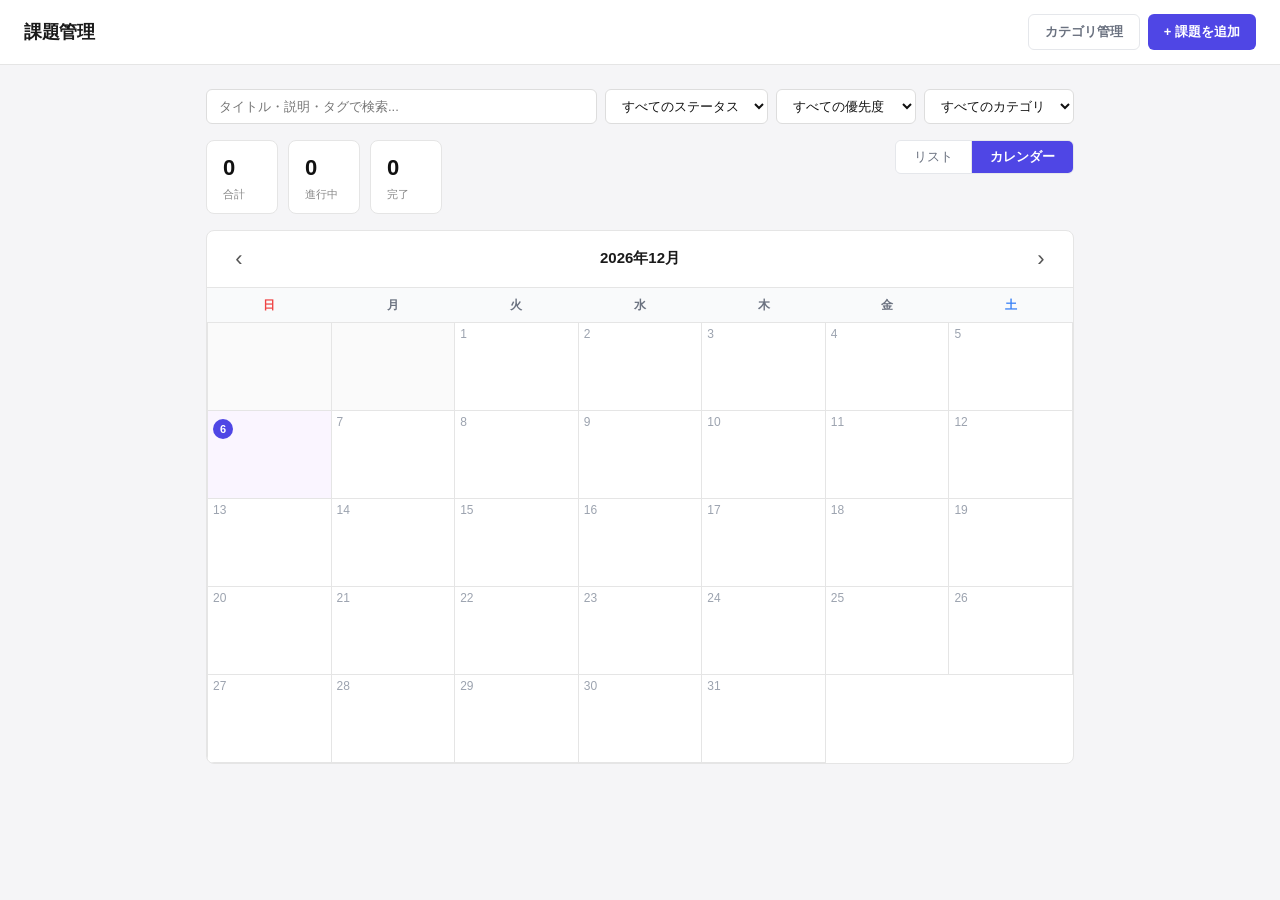
==== index.html @ 07d23581 "フロントエンドファイルをルートに移動（GitHub Pages対応） - frontend/ フォルダを廃止し、index.html / style.css / app.js をルートへ移動 - Gi" ====
<!DOCTYPE html>
<html lang="ja">
<head>
  <meta charset="UTF-8">
  <meta name="viewport" content="width=device-width, initial-scale=1.0">
  <title>課題管理</title>
  <link rel="stylesheet" href="style.css">
</head>
<body>
  <div class="app">
    <header class="header">
      <h1 class="header-title">課題管理</h1>
      <div class="header-actions">
        <button class="btn btn-ghost" id="manageCategoriesBtn">カテゴリ管理</button>
        <button class="btn btn-primary" id="addTaskBtn">+ 課題を追加</button>
      </div>
    </header>

    <main class="main">
      <div class="filters">
        <input type="text" class="filter-search" id="searchInput" placeholder="タイトル・説明・タグで検索...">
        <select class="filter-select" id="statusFilter">
          <option value="all">すべてのステータス</option>
          <option value="todo">未着手</option>
          <option value="in-progress">進行中</option>
          <option value="done">完了</option>
        </select>
        <select class="filter-select" id="priorityFilter">
          <option value="all">すべての優先度</option>
          <option value="high">高</option>
          <option value="medium">中</option>
          <option value="low">低</option>
        </select>
        <select class="filter-select" id="categoryFilter">
          <option value="all">すべてのカテゴリ</option>
        </select>
      </div>

      <div class="toolbar">
        <div class="stats" id="stats"></div>
        <div class="view-toggle">
          <button class="view-btn active" id="listViewBtn">リスト</button>
          <button class="view-btn" id="calendarViewBtn">カレンダー</button>
        </div>
      </div>

      <!-- リスト表示 -->
      <div class="task-list" id="taskList"></div>

      <!-- カレンダー表示 -->
      <div class="calendar-section" id="calendarSection" style="display:none;">
        <div class="calendar-header">
          <button class="icon-btn cal-nav-btn" id="calPrevBtn">&#8249;</button>
          <span class="calendar-month-label" id="calendarMonthLabel"></span>
          <button class="icon-btn cal-nav-btn" id="calNextBtn">&#8250;</button>
        </div>
        <div class="calendar-dow">
          <span>日</span><span>月</span><span>火</span>
          <span>水</span><span>木</span><span>金</span><span>土</span>
        </div>
        <div class="calendar-grid" id="calendarGrid"></div>
      </div>
    </main>
  </div>

  <!-- 課題追加/編集モーダル -->
  <div class="modal-overlay" id="modalOverlay">
    <div class="modal">
      <div class="modal-header">
        <h2 class="modal-title" id="modalTitle">課題を追加</h2>
        <button class="modal-close" id="modalClose">&times;</button>
      </div>
      <form class="modal-form" id="taskForm">
        <div class="form-group">
          <label class="form-label">タイトル <span class="required">*</span></label>
          <input type="text" class="form-input" id="taskTitle" required placeholder="課題のタイトルを入力">
        </div>
        <div class="form-group">
          <label class="form-label">説明</label>
          <textarea class="form-textarea" id="taskDescription" placeholder="詳細を入力..." rows="3"></textarea>
        </div>
        <div class="form-row">
          <div class="form-group">
            <label class="form-label">優先度</label>
            <select class="form-input" id="taskPriority">
              <option value="high">高</option>
              <option value="medium" selected>中</option>
              <option value="low">低</option>
            </select>
          </div>
          <div class="form-group">
            <label class="form-label">ステータス</label>
            <select class="form-input" id="taskStatus">
              <option value="todo">未着手</option>
              <option value="in-progress">進行中</option>
              <option value="done">完了</option>
            </select>
          </div>
        </div>
        <div class="form-row">
          <div class="form-group">
            <label class="form-label">期限</label>
            <input type="date" class="form-input" id="taskDueDate">
          </div>
          <div class="form-group">
            <label class="form-label">カテゴリ</label>
            <select class="form-input" id="taskCategory">
              <option value="">なし</option>
            </select>
          </div>
        </div>
        <div class="form-group">
          <label class="form-label">タグ <span class="form-hint">（カンマ区切り）</span></label>
          <input type="text" class="form-input" id="taskTags" placeholder="例: urgent, frontend, bug">
        </div>
        <div class="form-group">
          <label class="recurring-label">
            <input type="checkbox" id="taskRecurring"> 繰り返しタスク
          </label>
        </div>
        <div id="recurrenceOptions" class="recurrence-options">
          <div class="form-row">
            <div class="form-group" style="margin-bottom:0;">
              <label class="form-label">種類</label>
              <select class="form-input" id="taskRecurrenceType">
                <option value="daily">毎日</option>
                <option value="weekly" selected>毎週</option>
                <option value="monthly">毎月</option>
              </select>
            </div>
            <div class="form-group" style="margin-bottom:0;">
              <label class="form-label">間隔 <span class="form-hint">（週・日・月）</span></label>
              <input type="number" class="form-input" id="taskRecurrenceInterval" value="1" min="1" max="99">
            </div>
            <div class="form-group" style="margin-bottom:0;">
              <label class="form-label">繰り返し回数</label>
              <input type="number" class="form-input" id="taskRecurrenceCount" value="1" min="1" max="52">
            </div>
          </div>
        </div>
        <div class="modal-actions">
          <button type="button" class="btn btn-secondary" id="cancelBtn">キャンセル</button>
          <button type="submit" class="btn btn-primary" id="submitBtn">追加</button>
        </div>
      </form>
    </div>
  </div>

  <!-- カテゴリ管理モーダル -->
  <div class="modal-overlay" id="categoryModalOverlay">
    <div class="modal modal-sm">
      <div class="modal-header">
        <h2 class="modal-title">カテゴリ管理</h2>
        <button class="modal-close" id="categoryModalClose">&times;</button>
      </div>
      <div id="categoryList" class="category-list"></div>
      <div class="form-row" style="margin-top:12px; align-items:flex-end;">
        <div class="form-group" style="flex:1; margin-bottom:0;">
          <input type="text" class="form-input" id="newCategoryInput" placeholder="新しいカテゴリ名">
        </div>
        <button class="btn btn-primary" id="addCategoryBtn" style="flex-shrink:0;">追加</button>
      </div>
    </div>
  </div>

  <script src="app.js"></script>
</body>
</html>
---- style.css ----
*, *::before, *::after {
  box-sizing: border-box;
  margin: 0;
  padding: 0;
}

body {
  font-family: -apple-system, BlinkMacSystemFont, 'Segoe UI', 'Hiragino Sans', 'Noto Sans JP', sans-serif;
  background: #f5f5f7;
  color: #1a1a1a;
  min-height: 100vh;
  line-height: 1.5;
}

/* ---- Header ---- */
.header {
  background: #fff;
  border-bottom: 1px solid #e5e5e5;
  padding: 14px 24px;
  display: flex;
  align-items: center;
  justify-content: space-between;
  position: sticky;
  top: 0;
  z-index: 10;
}

.header-title {
  font-size: 18px;
  font-weight: 700;
  letter-spacing: -0.3px;
}

.header-actions {
  display: flex;
  gap: 8px;
}

/* ---- Main ---- */
.main {
  max-width: 900px;
  margin: 0 auto;
  padding: 24px 16px;
}

/* ---- Filters ---- */
.filters {
  display: flex;
  gap: 8px;
  flex-wrap: wrap;
  margin-bottom: 16px;
}

.filter-search {
  flex: 1;
  min-width: 180px;
}

.filter-select {
  min-width: 140px;
}

.filter-search,
.filter-select {
  padding: 8px 12px;
  border: 1px solid #ddd;
  border-radius: 6px;
  font-size: 13px;
  background: #fff;
  color: #111;
  outline: none;
  transition: border-color 0.15s;
}

.filter-search:focus,
.filter-select:focus {
  border-color: #4f46e5;
  box-shadow: 0 0 0 2px rgba(79,70,229,0.08);
}

/* ---- Toolbar (stats + view toggle) ---- */
.toolbar {
  display: flex;
  align-items: flex-start;
  justify-content: space-between;
  gap: 12px;
  margin-bottom: 16px;
  flex-wrap: wrap;
}

/* ---- Stats ---- */
.stats {
  display: flex;
  gap: 10px;
  flex-wrap: wrap;
}

.stat-card {
  background: #fff;
  border: 1px solid #e5e5e5;
  border-radius: 8px;
  padding: 10px 16px;
  display: flex;
  flex-direction: column;
  gap: 2px;
  min-width: 72px;
}

.stat-value {
  font-size: 22px;
  font-weight: 700;
  color: #111;
}

.stat-label {
  font-size: 11px;
  color: #888;
}

/* ---- View Toggle ---- */
.view-toggle {
  display: flex;
  border: 1px solid #e5e7eb;
  border-radius: 6px;
  overflow: hidden;
  flex-shrink: 0;
  align-self: flex-start;
}

.view-btn {
  padding: 7px 18px;
  border: none;
  background: #fff;
  font-size: 13px;
  font-weight: 500;
  cursor: pointer;
  color: #6b7280;
  transition: background 0.12s, color 0.12s;
}

.view-btn:not(:last-child) {
  border-right: 1px solid #e5e7eb;
}

.view-btn.active {
  background: #4f46e5;
  color: #fff;
  font-weight: 600;
}

/* ---- Task List ---- */
.task-list {
  display: flex;
  flex-direction: column;
  gap: 8px;
}

.empty-state {
  text-align: center;
  padding: 56px 24px;
  color: #bbb;
  font-size: 14px;
}

/* ---- Task Item ---- */
.task-item {
  background: #fff;
  border: 1px solid #e5e5e5;
  border-left: 3px solid transparent;
  border-radius: 8px;
  padding: 14px 16px;
  display: flex;
  align-items: flex-start;
  gap: 12px;
  transition: box-shadow 0.15s;
}

.task-item:hover {
  box-shadow: 0 2px 10px rgba(0,0,0,0.07);
}

.task-item.priority-high   { border-left-color: #ef4444; }
.task-item.priority-medium { border-left-color: #f59e0b; }
.task-item.priority-low    { border-left-color: #22c55e; }

.task-item.status-done {
  opacity: 0.55;
}

.task-item.status-done .task-title {
  text-decoration: line-through;
  color: #999;
}

.task-check {
  width: 17px;
  height: 17px;
  margin-top: 3px;
  flex-shrink: 0;
  cursor: pointer;
  accent-color: #4f46e5;
}

.task-content {
  flex: 1;
  min-width: 0;
}

.task-title {
  font-size: 14px;
  font-weight: 600;
  margin-bottom: 4px;
  word-break: break-word;
}

.task-description {
  font-size: 13px;
  color: #666;
  margin-bottom: 8px;
  word-break: break-word;
  white-space: pre-wrap;
}

.task-meta {
  display: flex;
  align-items: center;
  gap: 6px;
  flex-wrap: wrap;
}

/* ---- Badges ---- */
.badge {
  display: inline-block;
  font-size: 11px;
  font-weight: 600;
  padding: 2px 7px;
  border-radius: 4px;
  line-height: 1.6;
  letter-spacing: 0.2px;
}

.badge-priority-high   { background: #fee2e2; color: #dc2626; }
.badge-priority-medium { background: #fef3c7; color: #b45309; }
.badge-priority-low    { background: #dcfce7; color: #16a34a; }

.badge-status-todo        { background: #f3f4f6; color: #6b7280; }
.badge-status-in-progress { background: #dbeafe; color: #1d4ed8; }
.badge-status-done        { background: #d1fae5; color: #059669; }

.badge-category  { background: #ede9fe; color: #6d28d9; }
.badge-tag       { background: #f3f4f6; color: #4b5563; font-weight: 400; }
.badge-recurring { background: #e0e7ff; color: #4338ca; }

/* ---- Due Date ---- */
.due-date {
  font-size: 12px;
  color: #999;
}

.due-date.overdue  { color: #dc2626; font-weight: 600; }
.due-date.due-soon { color: #d97706; font-weight: 600; }

/* ---- Task Actions ---- */
.task-actions {
  display: flex;
  gap: 2px;
  flex-shrink: 0;
}

.icon-btn {
  width: 28px;
  height: 28px;
  border: none;
  background: transparent;
  border-radius: 4px;
  cursor: pointer;
  display: flex;
  align-items: center;
  justify-content: center;
  font-size: 14px;
  color: #bbb;
  transition: background 0.12s, color 0.12s;
}

.icon-btn:hover          { background: #f3f4f6; color: #444; }
.icon-btn.delete:hover   { background: #fee2e2; color: #dc2626; }

/* ---- Buttons ---- */
.btn {
  padding: 8px 16px;
  border: none;
  border-radius: 6px;
  font-size: 13px;
  font-weight: 600;
  cursor: pointer;
  transition: background 0.15s;
  white-space: nowrap;
}

.btn-primary   { background: #4f46e5; color: #fff; }
.btn-primary:hover { background: #4338ca; }

.btn-secondary { background: #f3f4f6; color: #374151; }
.btn-secondary:hover { background: #e5e7eb; }

.btn-ghost {
  background: transparent;
  color: #6b7280;
  border: 1px solid #e5e7eb;
}
.btn-ghost:hover { background: #f3f4f6; }

/* ---- Calendar ---- */
.calendar-section {
  background: #fff;
  border: 1px solid #e5e5e5;
  border-radius: 8px;
  overflow: hidden;
}

.calendar-header {
  display: flex;
  align-items: center;
  justify-content: space-between;
  padding: 12px 16px;
  border-bottom: 1px solid #e5e5e5;
}

.calendar-month-label {
  font-size: 15px;
  font-weight: 700;
}

.cal-nav-btn {
  font-size: 22px;
  width: 32px;
  height: 32px;
  color: #555;
}

.calendar-dow {
  display: grid;
  grid-template-columns: repeat(7, 1fr);
  background: #f9fafb;
  border-bottom: 1px solid #e5e5e5;
}

.calendar-dow span {
  text-align: center;
  font-size: 12px;
  font-weight: 600;
  color: #6b7280;
  padding: 8px 0;
}

.calendar-dow span:first-child { color: #ef4444; }
.calendar-dow span:last-child  { color: #3b82f6; }

.calendar-grid {
  display: grid;
  grid-template-columns: repeat(7, 1fr);
  border-left: 1px solid #e5e5e5;
}

.cal-cell {
  min-height: 88px;
  padding: 5px;
  border-right: 1px solid #e5e5e5;
  border-bottom: 1px solid #e5e5e5;
}

.cal-cell-empty { background: #fafafa; }
.cal-cell-today { background: #faf5ff; }

.cal-day-number {
  font-size: 12px;
  font-weight: 500;
  color: #9ca3af;
  margin-bottom: 3px;
  line-height: 1;
}

.cal-day-today {
  display: inline-flex;
  align-items: center;
  justify-content: center;
  width: 20px;
  height: 20px;
  background: #4f46e5;
  color: #fff;
  border-radius: 50%;
  font-weight: 700;
  font-size: 11px;
}

.cal-task {
  font-size: 11px;
  padding: 2px 5px;
  border-radius: 3px;
  margin-bottom: 2px;
  cursor: pointer;
  white-space: nowrap;
  overflow: hidden;
  text-overflow: ellipsis;
  transition: opacity 0.1s;
  display: block;
}

.cal-task:hover      { opacity: 0.7; }
.cal-task-done       { opacity: 0.4; text-decoration: line-through; }

.priority-dot-high   { background: #fee2e2; color: #dc2626; }
.priority-dot-medium { background: #fef3c7; color: #b45309; }
.priority-dot-low    { background: #dcfce7; color: #16a34a; }

.cal-more {
  font-size: 10px;
  color: #9ca3af;
  padding: 1px 4px;
}

/* ---- Recurring form section ---- */
.recurring-label {
  display: flex;
  align-items: center;
  gap: 8px;
  cursor: pointer;
  font-size: 13px;
  font-weight: 600;
  color: #374151;
}

.recurring-label input[type="checkbox"] {
  width: 15px;
  height: 15px;
  cursor: pointer;
  accent-color: #4f46e5;
}

.recurrence-options {
  display: none;
  padding: 12px;
  background: #f5f3ff;
  border: 1px solid #ddd6fe;
  border-radius: 6px;
  margin-top: -8px;
  margin-bottom: 14px;
}

.recurrence-options.open { display: block; }

/* ---- Modal ---- */
.modal-overlay {
  display: none;
  position: fixed;
  inset: 0;
  background: rgba(0,0,0,0.35);
  z-index: 100;
  align-items: center;
  justify-content: center;
  padding: 16px;
}

.modal-overlay.open { display: flex; }

.modal {
  background: #fff;
  border-radius: 12px;
  width: 100%;
  max-width: 520px;
  max-height: 90vh;
  overflow-y: auto;
  padding: 24px;
  box-shadow: 0 20px 60px rgba(0,0,0,0.15);
}

.modal-sm { max-width: 380px; }

.modal-header {
  display: flex;
  align-items: center;
  justify-content: space-between;
  margin-bottom: 20px;
}

.modal-title {
  font-size: 16px;
  font-weight: 700;
}

.modal-close {
  width: 28px;
  height: 28px;
  border: none;
  background: #f3f4f6;
  border-radius: 4px;
  cursor: pointer;
  font-size: 18px;
  display: flex;
  align-items: center;
  justify-content: center;
  color: #666;
  line-height: 1;
}

.modal-close:hover { background: #e5e7eb; }

/* ---- Form ---- */
.form-group {
  display: flex;
  flex-direction: column;
  gap: 5px;
  margin-bottom: 14px;
}

.form-row {
  display: flex;
  gap: 12px;
}

.form-row .form-group { flex: 1; }

.form-label {
  font-size: 12px;
  font-weight: 600;
  color: #374151;
}

.required { color: #ef4444; }

.form-hint {
  font-weight: 400;
  color: #9ca3af;
  font-size: 11px;
}

.form-input,
.form-textarea {
  padding: 8px 11px;
  border: 1px solid #ddd;
  border-radius: 6px;
  font-size: 13px;
  font-family: inherit;
  outline: none;
  transition: border-color 0.15s, box-shadow 0.15s;
  background: #fff;
  color: #111;
}

.form-input:focus,
.form-textarea:focus {
  border-color: #4f46e5;
  box-shadow: 0 0 0 2px rgba(79,70,229,0.08);
}

.form-textarea { resize: vertical; }

.modal-actions {
  display: flex;
  justify-content: flex-end;
  gap: 8px;
  margin-top: 4px;
  padding-top: 16px;
  border-top: 1px solid #f0f0f0;
}

/* ---- Category List ---- */
.category-list {
  display: flex;
  flex-direction: column;
  gap: 6px;
  max-height: 220px;
  overflow-y: auto;
}

.category-item {
  display: flex;
  align-items: center;
  justify-content: space-between;
  padding: 8px 12px;
  background: #f9fafb;
  border-radius: 6px;
  font-size: 13px;
}

/* ---- Responsive ---- */
@media (max-width: 600px) {
  .header { padding: 12px 16px; }
  .form-row { flex-direction: column; }
  .filters { flex-direction: column; }
  .filter-search, .filter-select { width: 100%; min-width: unset; }
  .header-title { font-size: 16px; }
  .cal-cell { min-height: 60px; }
}
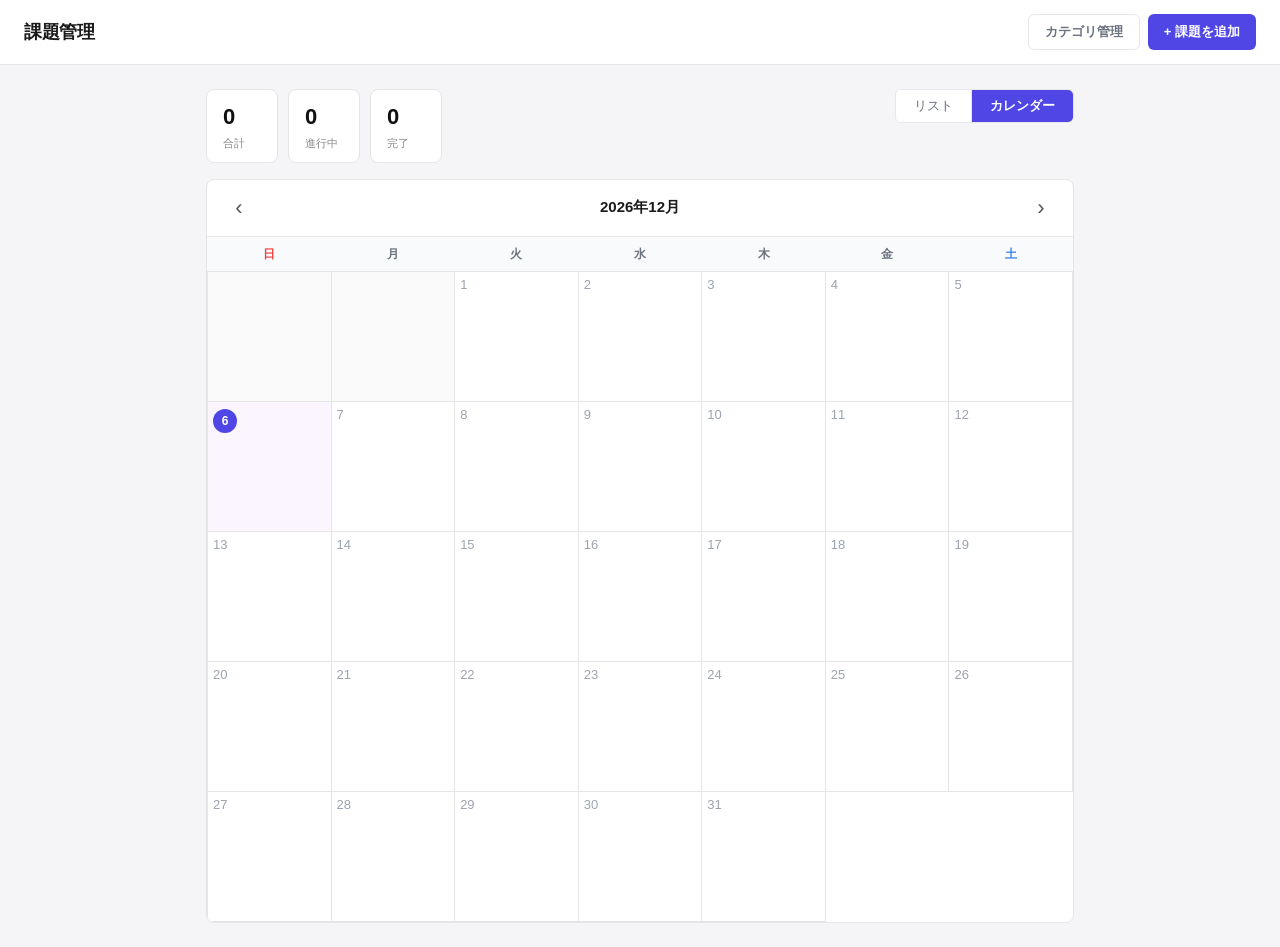
==== commit 3afc71c1: "フィルターをリスト表示時のみ表示し、統計欄の下に移動 - カレンダー表示時はフィルター（検索・ステータス・優先度・カテゴリ）を非表示 - ツールバー（統計・ビュー切替）をフィルターより上に移動 - カ" ====
--- a/index.html
+++ b/index.html
@@ -5,6 +5,8 @@
   <meta name="viewport" content="width=device-width, initial-scale=1.0">
   <title>課題管理</title>
   <link rel="stylesheet" href="style.css">
+  <link rel="icon" href="tasks.png">
+  <link rel="apple-touch-icon" href="tasks.png">
 </head>
 <body>
   <div class="app">
@@ -17,6 +19,14 @@
     </header>
 
     <main class="main">
+      <div class="toolbar">
+        <div class="stats" id="stats"></div>
+        <div class="view-toggle">
+          <button class="view-btn active" id="listViewBtn">リスト</button>
+          <button class="view-btn" id="calendarViewBtn">カレンダー</button>
+        </div>
+      </div>
+
       <div class="filters">
         <input type="text" class="filter-search" id="searchInput" placeholder="タイトル・説明・タグで検索...">
         <select class="filter-select" id="statusFilter">
@@ -34,14 +44,6 @@
         <select class="filter-select" id="categoryFilter">
           <option value="all">すべてのカテゴリ</option>
         </select>
-      </div>
-
-      <div class="toolbar">
-        <div class="stats" id="stats"></div>
-        <div class="view-toggle">
-          <button class="view-btn active" id="listViewBtn">リスト</button>
-          <button class="view-btn" id="calendarViewBtn">カレンダー</button>
-        </div>
       </div>
 
       <!-- リスト表示 -->
--- a/style.css
+++ b/style.css
@@ -48,6 +48,7 @@
   display: flex;
   gap: 8px;
   flex-wrap: wrap;
+  margin-top: 12px;
   margin-bottom: 16px;
 }
 
@@ -316,6 +317,7 @@
   border: 1px solid #e5e5e5;
   border-radius: 8px;
   overflow: hidden;
+  width: 100%;
 }
 
 .calendar-header {
@@ -360,23 +362,27 @@
   display: grid;
   grid-template-columns: repeat(7, 1fr);
   border-left: 1px solid #e5e5e5;
+  width: 100%;
+  table-layout: fixed;
 }
 
 .cal-cell {
-  min-height: 88px;
-  padding: 5px;
+  min-height: 130px;
+  padding: 6px 5px;
   border-right: 1px solid #e5e5e5;
   border-bottom: 1px solid #e5e5e5;
+  min-width: 0;
+  overflow: hidden;
 }
 
 .cal-cell-empty { background: #fafafa; }
 .cal-cell-today { background: #faf5ff; }
 
 .cal-day-number {
-  font-size: 12px;
+  font-size: 13px;
   font-weight: 500;
   color: #9ca3af;
-  margin-bottom: 3px;
+  margin-bottom: 4px;
   line-height: 1;
 }
 
@@ -384,26 +390,27 @@
   display: inline-flex;
   align-items: center;
   justify-content: center;
-  width: 20px;
-  height: 20px;
+  width: 24px;
+  height: 24px;
   background: #4f46e5;
   color: #fff;
   border-radius: 50%;
   font-weight: 700;
-  font-size: 11px;
+  font-size: 12px;
 }
 
 .cal-task {
   font-size: 11px;
-  padding: 2px 5px;
+  padding: 3px 5px;
   border-radius: 3px;
-  margin-bottom: 2px;
+  margin-bottom: 3px;
   cursor: pointer;
   white-space: nowrap;
   overflow: hidden;
   text-overflow: ellipsis;
   transition: opacity 0.1s;
   display: block;
+  max-width: 100%;
 }
 
 .cal-task:hover      { opacity: 0.7; }
@@ -585,10 +592,49 @@
 
 /* ---- Responsive ---- */
 @media (max-width: 600px) {
-  .header { padding: 12px 16px; }
+  .header {
+    padding: 12px 14px;
+  }
+  .header-title { font-size: 16px; }
+
+  .main { padding: 14px 10px; }
+
+  /* フィルター：横スクロールで1行に */
+  .filters {
+    flex-wrap: nowrap;
+    overflow-x: auto;
+    padding-bottom: 4px;
+    -webkit-overflow-scrolling: touch;
+    scrollbar-width: none;
+    gap: 6px;
+    margin-bottom: 12px;
+  }
+  .filters::-webkit-scrollbar { display: none; }
+  .filter-search { min-width: 150px; flex-shrink: 0; }
+  .filter-select { min-width: 115px; flex-shrink: 0; width: auto; }
+
+  /* ツールバー */
+  .toolbar { margin-bottom: 12px; }
+  .stat-card { padding: 8px 12px; min-width: 60px; }
+  .stat-value { font-size: 18px; }
+
+  /* カレンダー */
+  .cal-cell {
+    min-height: 110px;
+    padding: 4px 3px;
+  }
+  .cal-day-number { font-size: 12px; }
+  .cal-day-today { width: 22px; height: 22px; font-size: 11px; }
+  .cal-task { font-size: 10px; padding: 2px 4px; margin-bottom: 2px; }
+  .cal-nav-btn { font-size: 26px; width: 40px; height: 40px; }
+  .calendar-month-label { font-size: 16px; }
+  .calendar-header { padding: 14px 16px; }
+  .calendar-dow span { font-size: 11px; padding: 10px 0; }
+
+  /* フォーム */
   .form-row { flex-direction: column; }
-  .filters { flex-direction: column; }
-  .filter-search, .filter-select { width: 100%; min-width: unset; }
-  .header-title { font-size: 16px; }
-  .cal-cell { min-height: 60px; }
-}
+
+  /* モーダル */
+  .modal { padding: 20px 16px; }
+  .btn { padding: 10px 14px; font-size: 14px; }
+}
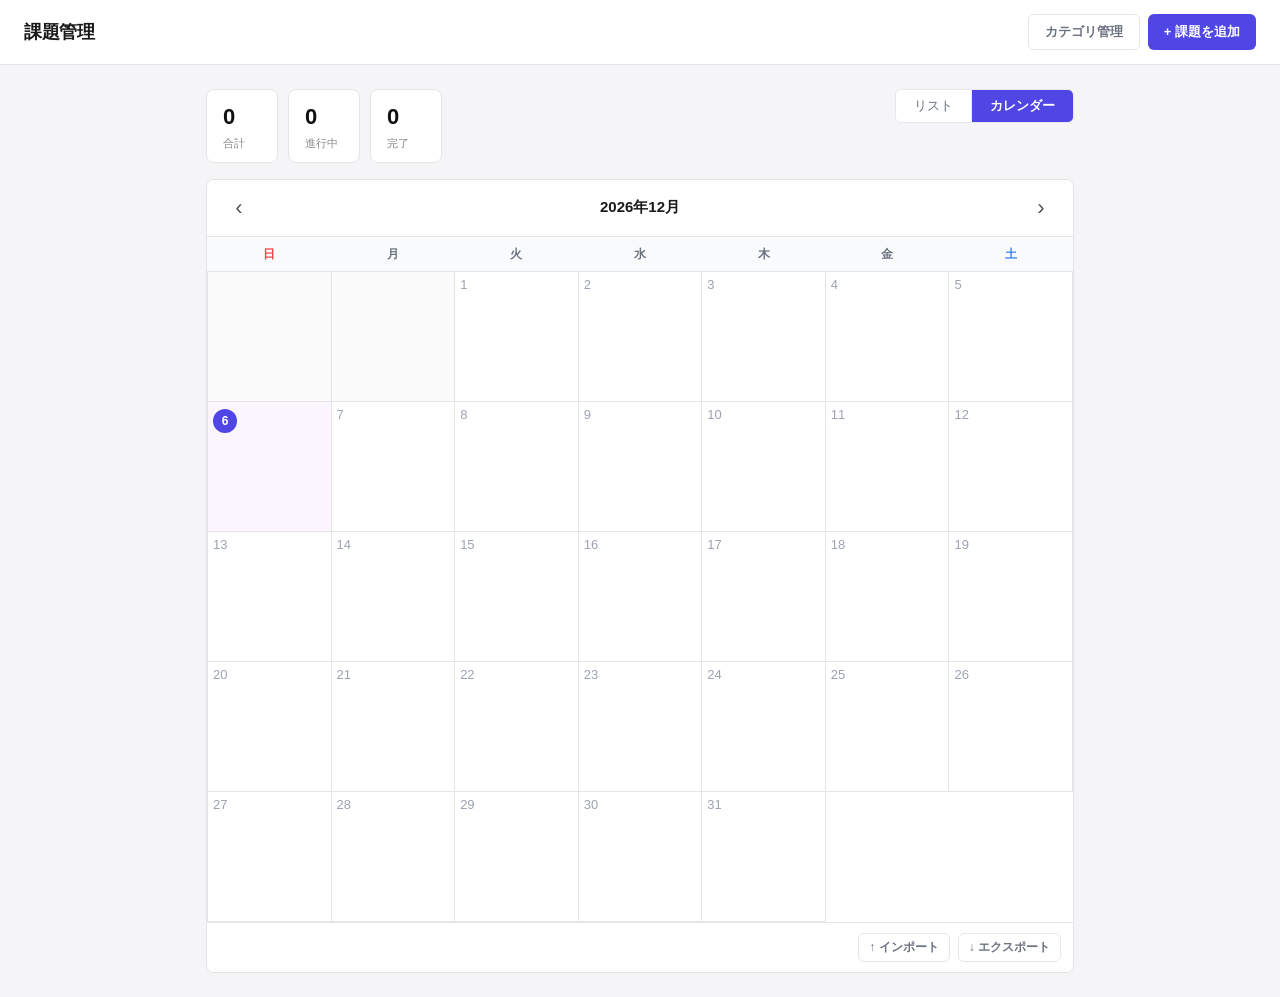
==== commit 0eef3725: "カレンダー下部にエクスポート・インポート機能を追加 - エクスポート：課題データをJSONファイルとしてダウンロード - インポート：JSONファイルを選択して課題データを復元（上書き確認あり） - " ====
--- a/index.html
+++ b/index.html
@@ -61,6 +61,11 @@
           <span>水</span><span>木</span><span>金</span><span>土</span>
         </div>
         <div class="calendar-grid" id="calendarGrid"></div>
+        <div class="calendar-footer">
+          <input type="file" id="importFile" accept=".json" style="display:none;">
+          <button class="btn btn-ghost btn-sm" id="importBtn">↑ インポート</button>
+          <button class="btn btn-ghost btn-sm" id="exportBtn">↓ エクスポート</button>
+        </div>
       </div>
     </main>
   </div>
--- a/style.css
+++ b/style.css
@@ -424,6 +424,19 @@
   font-size: 10px;
   color: #9ca3af;
   padding: 1px 4px;
+}
+
+.calendar-footer {
+  display: flex;
+  justify-content: flex-end;
+  gap: 8px;
+  padding: 10px 12px;
+  border-top: 1px solid #e5e5e5;
+}
+
+.btn-sm {
+  padding: 5px 10px;
+  font-size: 12px;
 }
 
 /* ---- Recurring form section ---- */
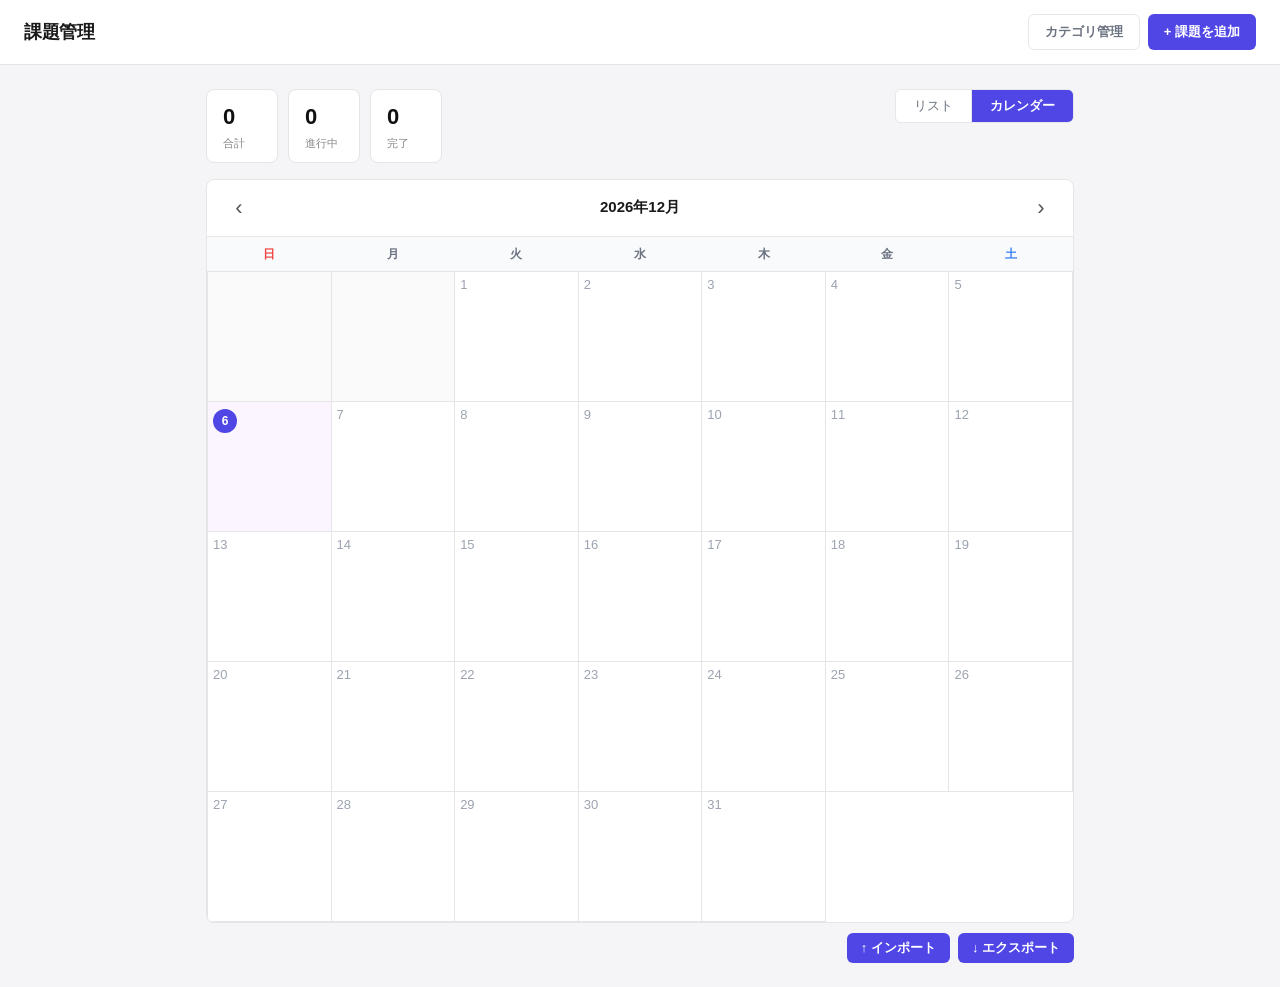
==== commit 660d0c4f: "エクスポート・インポートボタンをカレンダー外の下部に移動し見た目を調整 - ボタンをcalendar-section外（直下）に配置 - btn-primaryカラー（インディゴ）に変更 - スマホで" ====
--- a/index.html
+++ b/index.html
@@ -61,11 +61,12 @@
           <span>水</span><span>木</span><span>金</span><span>土</span>
         </div>
         <div class="calendar-grid" id="calendarGrid"></div>
-        <div class="calendar-footer">
-          <input type="file" id="importFile" accept=".json" style="display:none;">
-          <button class="btn btn-ghost btn-sm" id="importBtn">↑ インポート</button>
-          <button class="btn btn-ghost btn-sm" id="exportBtn">↓ エクスポート</button>
-        </div>
+      </div>
+
+      <div class="data-actions" id="dataActions" style="display:none;">
+        <input type="file" id="importFile" accept=".json" style="display:none;">
+        <button class="btn btn-primary btn-sm" id="importBtn">↑ インポート</button>
+        <button class="btn btn-primary btn-sm" id="exportBtn">↓ エクスポート</button>
       </div>
     </main>
   </div>
--- a/style.css
+++ b/style.css
@@ -426,17 +426,23 @@
   padding: 1px 4px;
 }
 
-.calendar-footer {
+.data-actions {
   display: flex;
   justify-content: flex-end;
   gap: 8px;
-  padding: 10px 12px;
-  border-top: 1px solid #e5e5e5;
+  margin-top: 10px;
 }
 
 .btn-sm {
-  padding: 5px 10px;
-  font-size: 12px;
+  padding: 6px 14px;
+  font-size: 13px;
+}
+
+@media (max-width: 600px) {
+  .btn-sm {
+    padding: 5px 10px;
+    font-size: 12px;
+  }
 }
 
 /* ---- Recurring form section ---- */
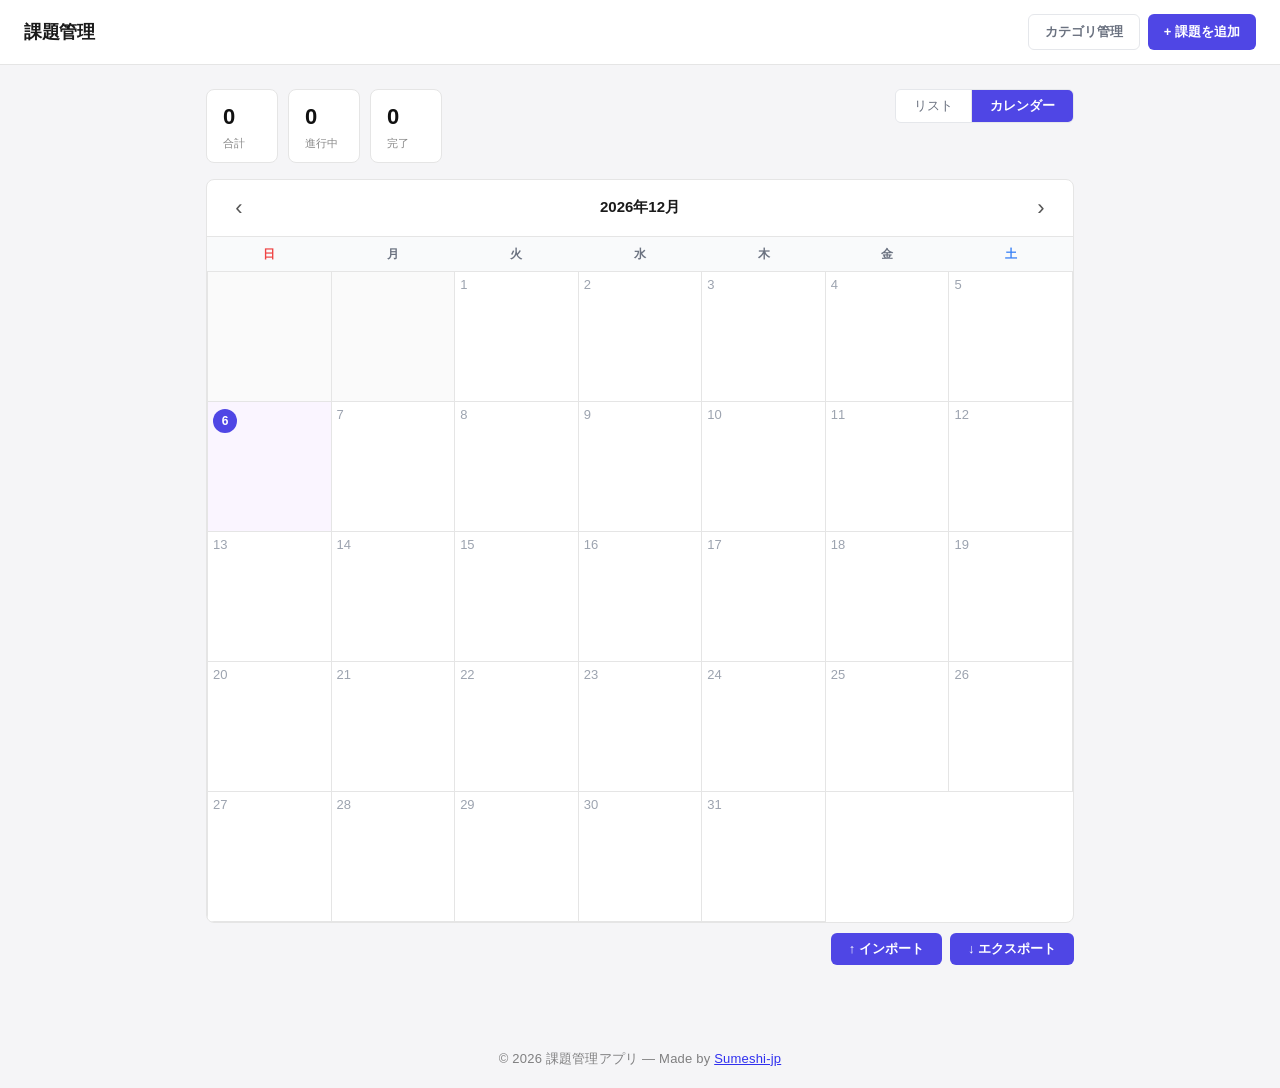
==== commit 17b40763: "フッターにGitHub作者リンクとスタイルを追加" ====
--- a/index.html
+++ b/index.html
@@ -69,6 +69,10 @@
         <button class="btn btn-primary btn-sm" id="exportBtn">↓ エクスポート</button>
       </div>
     </main>
+
+    <footer class="footer">
+      <p>&copy; 2026 課題管理アプリ &mdash; Made by <a href="https://github.com/Sumeshi-jp" target="_blank" rel="noopener">Sumeshi-jp</a></p>
+    </footer>
   </div>
 
   <!-- 課題追加/編集モーダル -->
--- a/style.css
+++ b/style.css
@@ -434,14 +434,14 @@
 }
 
 .btn-sm {
-  padding: 6px 14px;
+  padding: 7px 18px;
   font-size: 13px;
 }
 
 @media (max-width: 600px) {
-  .btn-sm {
-    padding: 5px 10px;
-    font-size: 12px;
+  .btn.btn-sm {
+    padding: 7px 18px;
+    font-size: 13px;
   }
 }
 
@@ -607,6 +607,20 @@
   background: #f9fafb;
   border-radius: 6px;
   font-size: 13px;
+}
+
+/* ---- Footer ---- */
+.footer {
+  color: rgba(0, 0, 0, 0.6);
+  text-align: center;
+  padding: 20px 24px;
+  font-size: 13px;
+  letter-spacing: 0.2px;
+  margin-top: 40px;
+}
+
+.footer p {
+  opacity: 0.8;
 }
 
 /* ---- Responsive ---- */
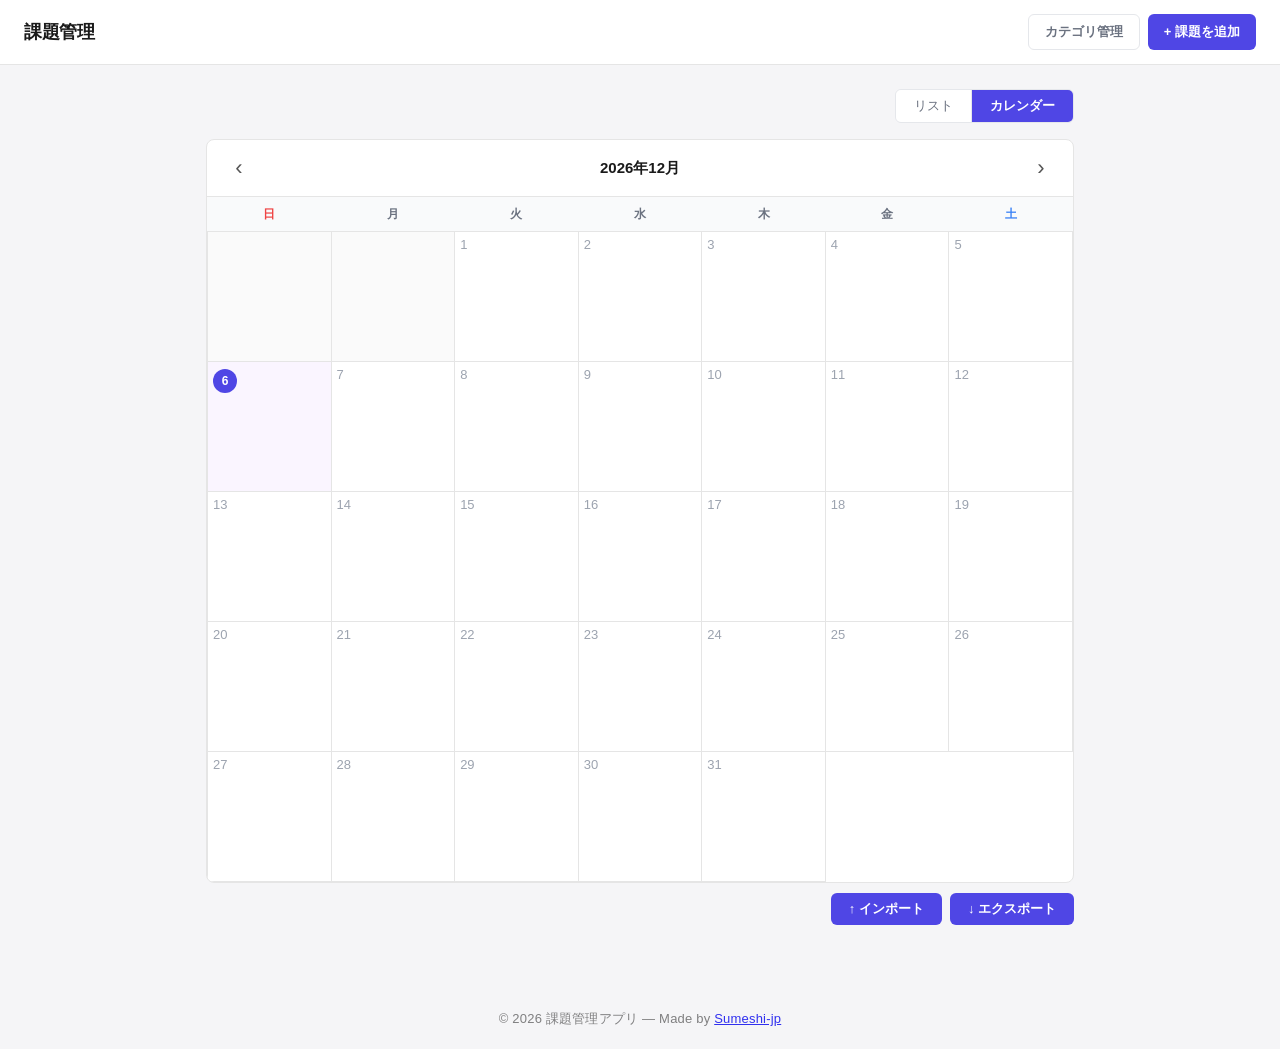
==== commit 894bc3f9: "statsウィジェットを削除・カレンダーのスマホ表示を改善 Co-Authored-By: Claude Sonnet 4.6 <noreply@anthropic.com>" ====
--- a/index.html
+++ b/index.html
@@ -20,7 +20,6 @@
 
     <main class="main">
       <div class="toolbar">
-        <div class="stats" id="stats"></div>
         <div class="view-toggle">
           <button class="view-btn active" id="listViewBtn">リスト</button>
           <button class="view-btn" id="calendarViewBtn">カレンダー</button>
--- a/style.css
+++ b/style.css
@@ -79,43 +79,14 @@
   box-shadow: 0 0 0 2px rgba(79,70,229,0.08);
 }
 
-/* ---- Toolbar (stats + view toggle) ---- */
+/* ---- Toolbar (view toggle) ---- */
 .toolbar {
   display: flex;
   align-items: flex-start;
-  justify-content: space-between;
+  justify-content: flex-end;
   gap: 12px;
   margin-bottom: 16px;
   flex-wrap: wrap;
-}
-
-/* ---- Stats ---- */
-.stats {
-  display: flex;
-  gap: 10px;
-  flex-wrap: wrap;
-}
-
-.stat-card {
-  background: #fff;
-  border: 1px solid #e5e5e5;
-  border-radius: 8px;
-  padding: 10px 16px;
-  display: flex;
-  flex-direction: column;
-  gap: 2px;
-  min-width: 72px;
-}
-
-.stat-value {
-  font-size: 22px;
-  font-weight: 700;
-  color: #111;
-}
-
-.stat-label {
-  font-size: 11px;
-  color: #888;
 }
 
 /* ---- View Toggle ---- */
@@ -565,12 +536,19 @@
   padding: 8px 11px;
   border: 1px solid #ddd;
   border-radius: 6px;
-  font-size: 13px;
+  font-size: 16px;
   font-family: inherit;
   outline: none;
   transition: border-color 0.15s, box-shadow 0.15s;
   background: #fff;
   color: #111;
+}
+
+@media (min-width: 601px) {
+  .form-input,
+  .form-textarea {
+    font-size: 13px;
+  }
 }
 
 .form-input:focus,
@@ -643,18 +621,24 @@
     margin-bottom: 12px;
   }
   .filters::-webkit-scrollbar { display: none; }
-  .filter-search { min-width: 150px; flex-shrink: 0; }
-  .filter-select { min-width: 115px; flex-shrink: 0; width: auto; }
+  .filter-search { min-width: 150px; flex-shrink: 0; font-size: 16px; }
+  .filter-select { min-width: 115px; flex-shrink: 0; width: auto; font-size: 16px; }
 
   /* ツールバー */
-  .toolbar { margin-bottom: 12px; }
-  .stat-card { padding: 8px 12px; min-width: 60px; }
-  .stat-value { font-size: 18px; }
+  .toolbar { margin-bottom: 8px; }
 
   /* カレンダー */
+  .calendar-section {
+    margin: 0 -10px;
+    border-radius: 0;
+    border-left: none;
+    border-right: none;
+  }
   .cal-cell {
-    min-height: 110px;
+    height: calc((100svh - 210px) / 6);
+    min-height: unset;
     padding: 4px 3px;
+    overflow: hidden;
   }
   .cal-day-number { font-size: 12px; }
   .cal-day-today { width: 22px; height: 22px; font-size: 11px; }
